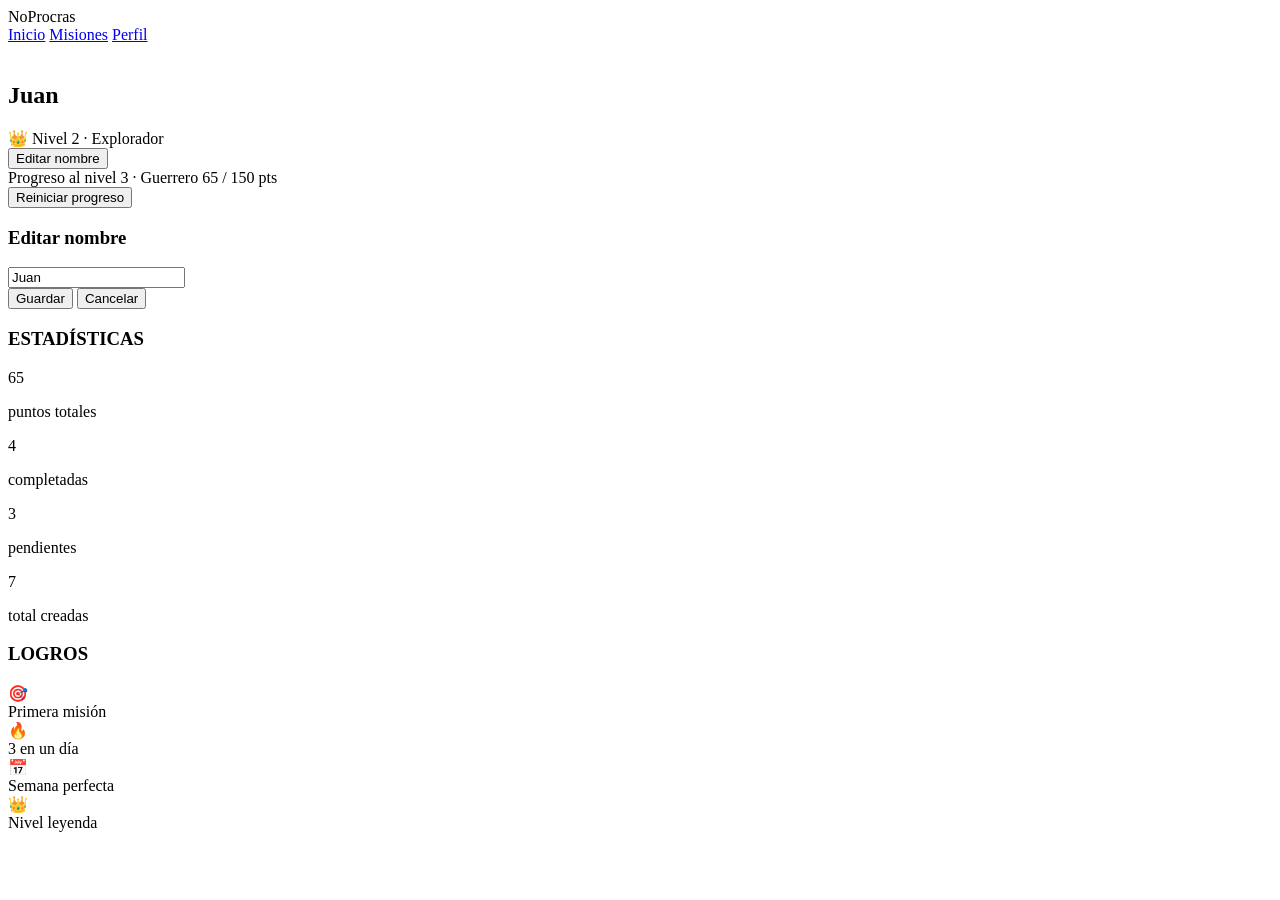
==== pages/perfil.html @ c8cd5dc6 "feat: create user profile section" ====
<!DOCTYPE html>
<html lang="es">
<head>
    <meta charset="UTF-8">
    <meta name="viewport" content="width=device-width, initial-scale=1.0">
    <title>NoProcras - Perfil</title>
    <link rel="stylesheet" href="/assets/css/perfil.css">
    <link rel="stylesheet"
        href="https://cdnjs.cloudflare.com/ajax/libs/font-awesome/6.5.1/css/all.min.css">
</head>
<body>

    <header class="navbar">
        <div class="logo">
            <span class="red">No</span>Procras
        </div>

        <nav>
            <a href="/index.html">Inicio</a>
            <a href="/pages/misiones.html">Misiones</a>
            <a href="#" class="active">Perfil</a>
        </nav>
    </header>

    <main class="container">

        <!-- PERFIL -->
        <section class="profile-card">

            <div class="profile-top">

                <div class="profile-info">
                    <div class="avatar">
                        <i class="fas fa-crossed-swords"></i>
                    </div>

                    <div>
                        <h2>Juan</h2>

                        <div class="badge">
                            👑 Nivel 2 · Explorador
                        </div>
                    </div>
                </div>

                <button class="btn-outline">
                    Editar nombre
                </button>

            </div>

            <div class="progress-section">
                <div class="progress-header">
                    <span>Progreso al nivel 3 · Guerrero</span>
                    <span>65 / 150 pts</span>
                </div>

                <div class="progress-bar">
                    <div class="progress-fill"></div>
                </div>
            </div>

            <button class="reset-btn">
                Reiniciar progreso
            </button>

        </section>

        <!-- EDITAR NOMBRE -->
        <section class="edit-card">

            <h3>Editar nombre</h3>

            <input type="text" value="Juan">

            <div class="buttons">
                <button class="btn-primary">
                    Guardar
                </button>

                <button class="btn-secondary">
                    Cancelar
                </button>
            </div>

        </section>

        <!-- ESTADÍSTICAS -->
        <section class="stats">

            <h3>ESTADÍSTICAS</h3>

            <div class="stats-grid">

                <div class="stat-box">
                    <div class="number yellow">65</div>
                    <p>puntos totales</p>
                </div>

                <div class="stat-box">
                    <div class="number green">4</div>
                    <p>completadas</p>
                </div>

                <div class="stat-box">
                    <div class="number red">3</div>
                    <p>pendientes</p>
                </div>

                <div class="stat-box">
                    <div class="number white">7</div>
                    <p>total creadas</p>
                </div>

            </div>

        </section>

        <!-- LOGROS -->
        <section class="achievements">

            <h3>LOGROS</h3>

            <div class="achievement-grid">

                <div class="achievement unlocked">
                    <div class="icon">🎯</div>
                    <span>Primera misión</span>
                </div>

                <div class="achievement unlocked">
                    <div class="icon">🔥</div>
                    <span>3 en un día</span>
                </div>

                <div class="achievement locked">
                    <div class="icon">📅</div>
                    <span>Semana perfecta</span>
                </div>

                <div class="achievement locked">
                    <div class="icon">👑</div>
                    <span>Nivel leyenda</span>
                </div>

            </div>

        </section>

    </main>

</body>
</html>
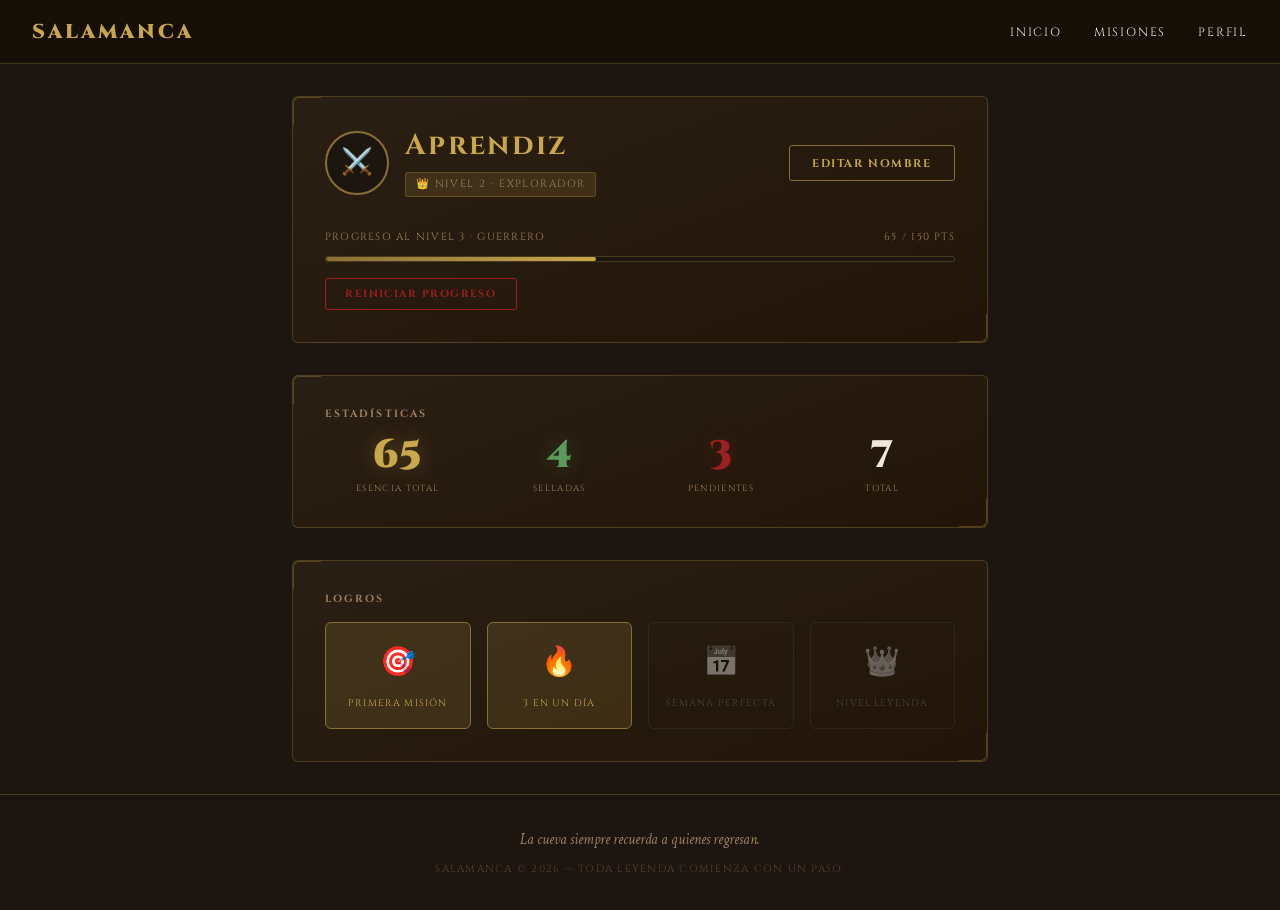
==== commit 0d5ffc20: "feat: add registration system with user name storage" ====
--- a/pages/perfil.html
+++ b/pages/perfil.html
@@ -3,151 +3,136 @@
 <head>
     <meta charset="UTF-8">
     <meta name="viewport" content="width=device-width, initial-scale=1.0">
-    <title>NoProcras - Perfil</title>
-    <link rel="stylesheet" href="/assets/css/perfil.css">
-    <link rel="stylesheet"
-        href="https://cdnjs.cloudflare.com/ajax/libs/font-awesome/6.5.1/css/all.min.css">
+    <title>Perfil | Salamanca</title>
+    <link rel="stylesheet" href="../assets/css/styles.css">
+    <link rel="stylesheet" href="../assets/css/perfil.css">
+    <link href="https://fonts.googleapis.com/css2?family=Cinzel:wght@400;700;900&family=Crimson+Text:ital,wght@0,400;0,600;1,400&display=swap" rel="stylesheet">
 </head>
 <body>
 
-    <header class="navbar">
-        <div class="logo">
-            <span class="red">No</span>Procras
-        </div>
+    <a class="skip-link" href="#main-content">Saltar al contenido</a>
 
-        <nav>
-            <a href="/index.html">Inicio</a>
-            <a href="/pages/misiones.html">Misiones</a>
-            <a href="#" class="active">Perfil</a>
+    <header>
+        <nav class="nav-principal" aria-label="Navegación principal">
+            <a class="nav-logo" href="../index.html">Salamanca</a>
+            <ul class="nav-links">
+                <li><a href="../index.html">Inicio</a></li>
+                <li><a href="misiones.html">Misiones</a></li>
+                <li><a href="perfil.html" aria-current="page">Perfil</a></li>
+            </ul>
         </nav>
     </header>
 
-    <main class="container">
+    <main id="main-content">
 
-        <!-- PERFIL -->
-        <section class="profile-card">
+        <div class="container">
 
-            <div class="profile-top">
+            <!-- PERFIL -->
+            <section class="profile-card">
 
-                <div class="profile-info">
-                    <div class="avatar">
-                        <i class="fas fa-crossed-swords"></i>
+                <div class="profile-top">
+
+                    <div class="profile-info">
+                        <div class="avatar">⚔️</div>
+                        <div>
+                                <h2 id="profile-name">Aprendiz</h2>
+                                <div class="badge">👑 Nivel 2 · Explorador</div>
+                            </div>
                     </div>
 
-                    <div>
-                        <h2>Juan</h2>
+                    <button class="btn-outline">Editar nombre</button>
 
-                        <div class="badge">
-                            👑 Nivel 2 · Explorador
-                        </div>
+                </div>
+
+                <div class="progress-section">
+                    <div class="progress-header">
+                        <span>Progreso al nivel 3 · Guerrero</span>
+                        <span>65 / 150 pts</span>
+                    </div>
+                    <div class="progress-bar">
+                        <div class="progress-fill"></div>
                     </div>
                 </div>
 
-                <button class="btn-outline">
-                    Editar nombre
-                </button>
+                <button class="reset-btn">Reiniciar progreso</button>
 
-            </div>
+            </section>
 
-            <div class="progress-section">
-                <div class="progress-header">
-                    <span>Progreso al nivel 3 · Guerrero</span>
-                    <span>65 / 150 pts</span>
+            <!-- EDITAR NOMBRE -->
+                <section class="edit-card" style="display:none;">
+
+                <h3>Editar nombre</h3>
+                <input id="edit-input" type="text" value="">
+                <div class="buttons">
+                    <button class="btn-primary">Guardar</button>
+                    <button class="btn-secondary">Cancelar</button>
                 </div>
 
-                <div class="progress-bar">
-                    <div class="progress-fill"></div>
-                </div>
-            </div>
+            </section>
 
-            <button class="reset-btn">
-                Reiniciar progreso
-            </button>
+            <!-- ESTADÍSTICAS -->
+            <section class="stats">
 
-        </section>
+                <h3>Estadísticas</h3>
 
-        <!-- EDITAR NOMBRE -->
-        <section class="edit-card">
-
-            <h3>Editar nombre</h3>
-
-            <input type="text" value="Juan">
-
-            <div class="buttons">
-                <button class="btn-primary">
-                    Guardar
-                </button>
-
-                <button class="btn-secondary">
-                    Cancelar
-                </button>
-            </div>
-
-        </section>
-
-        <!-- ESTADÍSTICAS -->
-        <section class="stats">
-
-            <h3>ESTADÍSTICAS</h3>
-
-            <div class="stats-grid">
-
-                <div class="stat-box">
-                    <div class="number yellow">65</div>
-                    <p>puntos totales</p>
+                <div class="stats-grid">
+                    <div class="stat-box">
+                        <div class="number yellow">65</div>
+                        <p>Esencia total</p>
+                    </div>
+                    <div class="stat-box">
+                        <div class="number green">4</div>
+                        <p>Selladas</p>
+                    </div>
+                    <div class="stat-box">
+                        <div class="number red">3</div>
+                        <p>Pendientes</p>
+                    </div>
+                    <div class="stat-box">
+                        <div class="number white">7</div>
+                        <p>Total</p>
+                    </div>
                 </div>
 
-                <div class="stat-box">
-                    <div class="number green">4</div>
-                    <p>completadas</p>
+            </section>
+
+            <!-- LOGROS -->
+            <section class="achievements">
+
+                <h3>Logros</h3>
+
+                <div class="achievement-grid">
+                    <div class="achievement unlocked">
+                        <div class="icon">🎯</div>
+                        <span>Primera misión</span>
+                    </div>
+                    <div class="achievement unlocked">
+                        <div class="icon">🔥</div>
+                        <span>3 en un día</span>
+                    </div>
+                    <div class="achievement locked">
+                        <div class="icon">📅</div>
+                        <span>Semana perfecta</span>
+                    </div>
+                    <div class="achievement locked">
+                        <div class="icon">👑</div>
+                        <span>Nivel leyenda</span>
+                    </div>
                 </div>
 
-                <div class="stat-box">
-                    <div class="number red">3</div>
-                    <p>pendientes</p>
-                </div>
+            </section>
 
-                <div class="stat-box">
-                    <div class="number white">7</div>
-                    <p>total creadas</p>
-                </div>
-
-            </div>
-
-        </section>
-
-        <!-- LOGROS -->
-        <section class="achievements">
-
-            <h3>LOGROS</h3>
-
-            <div class="achievement-grid">
-
-                <div class="achievement unlocked">
-                    <div class="icon">🎯</div>
-                    <span>Primera misión</span>
-                </div>
-
-                <div class="achievement unlocked">
-                    <div class="icon">🔥</div>
-                    <span>3 en un día</span>
-                </div>
-
-                <div class="achievement locked">
-                    <div class="icon">📅</div>
-                    <span>Semana perfecta</span>
-                </div>
-
-                <div class="achievement locked">
-                    <div class="icon">👑</div>
-                    <span>Nivel leyenda</span>
-                </div>
-
-            </div>
-
-        </section>
+        </div>
 
     </main>
 
+    <footer>
+        <p>La cueva siempre recuerda a quienes regresan.</p>
+        <p>Salamanca © 2026 — Toda leyenda comienza con un paso.</p>
+    </footer>
+</footer>
+
+    <script type="module" src="../assets/js/perfil.js"></script>
+
 </body>
-</html>+</html>
--- a/assets/css/styles.css
+++ b/assets/css/styles.css
@@ -0,0 +1,280 @@
+/* ═══════════════════════════════════════════
+   SALAMANCA — styles.css
+   Global styles: variables, reset, typography,
+   navigation, layout base, utilities.
+   All pages import this file.
+   ═══════════════════════════════════════════ */
+
+@import url('https://fonts.googleapis.com/css2?family=Cinzel:wght@400;700;900&family=Crimson+Text:ital,wght@0,400;0,600;1,400&display=swap');
+
+/* ─── Variables ─────────────────────────────────────────────────── */
+
+:root {
+  --bg-primary:    #1c1510;
+  --bg-secondary:  #231a12;
+  --bg-card:       #2a1f14;
+  --bg-nav:        #160f08;
+
+  --dorado:        #c9a84c;
+  --dorado-claro:  #e2c06a;
+  --dorado-suave:  #8a6f35;
+  --dorado-opaco:  rgba(201, 168, 76, 0.15);
+  --dorado-borde:  rgba(201, 168, 76, 0.3);
+
+  --tierra:        #7a4a1e;
+  --rojo-ritual:   #9b2020;
+
+  --texto:         #f0e8d8;
+  --texto-suave:   #a08060;
+  --texto-muted:   #5a4030;
+
+  --border:        #3a2a1a;
+  --border-dorado: rgba(201, 168, 76, 0.25);
+
+  --font-titulo:   'Cinzel', serif;
+  --font-cuerpo:   'Crimson Text', serif;
+
+  --gap-xs:  0.35rem;
+  --gap-sm:  0.6rem;
+  --gap-md:  1rem;
+  --gap-lg:  2rem;
+  --gap-xl:  3.5rem;
+
+  --radius-sm: 3px;
+  --radius-md: 6px;
+
+  --transition: 0.25s ease;
+  --nav-height: 64px;
+}
+
+/* ─── Reset ─────────────────────────────────────────────────────── */
+
+*, *::before, *::after {
+  box-sizing: border-box;
+  margin: 0;
+  padding: 0;
+}
+
+html { scroll-behavior: smooth; }
+
+body {
+  background-color: var(--bg-primary);
+  color: var(--texto);
+  font-family: var(--font-cuerpo);
+  font-size: 1.05rem;
+  line-height: 1.65;
+  min-height: 100vh;
+}
+
+img   { display: block; max-width: 100%; }
+a     { color: inherit; text-decoration: none; }
+ul,ol { list-style: none; }
+button { cursor: pointer; font-family: inherit; border: none; background: none; }
+
+.sr-only {
+  position: absolute;
+  width: 1px;
+  height: 1px;
+  padding: 0;
+  margin: -1px;
+  overflow: hidden;
+  clip: rect(0, 0, 0, 0);
+  white-space: nowrap;
+  border: 0;
+}
+
+.skip-link {
+  position: absolute;
+  top: 0;
+  left: 0;
+  transform: translateY(-120%);
+  background: var(--dorado);
+  color: var(--bg-primary);
+  padding: 0.75rem 1rem;
+  z-index: 200;
+  transition: transform var(--transition);
+}
+
+.skip-link:focus-visible {
+  transform: translateY(0);
+  outline: 3px solid var(--bg-primary);
+}
+
+:focus-visible {
+  outline: 3px solid var(--dorado);
+  outline-offset: 3px;
+}
+
+button:focus-visible,
+a:focus-visible,
+input:focus-visible,
+textarea:focus-visible {
+  outline: 3px solid var(--dorado);
+  outline-offset: 3px;
+}
+
+/* ─── Typography ────────────────────────────────────────────────── */
+
+h1, h2, h3, h4 {
+  font-family: var(--font-titulo);
+  font-weight: 700;
+  line-height: 1.2;
+  color: var(--texto);
+}
+
+h1 { font-size: clamp(2rem,   5vw, 3.5rem); }
+h2 { font-size: clamp(1.4rem, 3vw, 2rem);   }
+h3 { font-size: clamp(1.1rem, 2vw, 1.4rem); }
+
+/* ─── Navigation ────────────────────────────────────────────────── */
+
+.nav-principal {
+  position: fixed;
+  top: 0; left: 0; right: 0;
+  z-index: 100;
+  height: var(--nav-height);
+  background-color: var(--bg-nav);
+  border-bottom: 1px solid var(--border-dorado);
+  display: flex;
+  align-items: center;
+  justify-content: space-between;
+  padding: 0 var(--gap-lg);
+}
+
+.nav-logo {
+  font-family: var(--font-titulo);
+  font-size: 1.25rem;
+  font-weight: 900;
+  color: var(--dorado);
+  letter-spacing: 0.15em;
+  text-transform: uppercase;
+  transition: color var(--transition), text-shadow var(--transition);
+}
+
+.nav-logo:hover {
+  color: var(--dorado-claro);
+  text-shadow: 0 0 20px rgba(201, 168, 76, 0.5);
+}
+
+.nav-links {
+  display: flex;
+  gap: var(--gap-lg);
+  align-items: center;
+}
+
+.nav-links a {
+  font-family: var(--font-titulo);
+  font-size: 0.75rem;
+  font-weight: 400;
+  letter-spacing: 0.15em;
+  text-transform: uppercase;
+  color: var(--texto);
+  transition: color var(--transition);
+  position: relative;
+  padding-bottom: 4px;
+}
+
+.nav-links a::after {
+  content: '';
+  position: absolute;
+  bottom: 0; left: 0;
+  width: 0; height: 1px;
+  background: linear-gradient(to right, transparent, var(--dorado), transparent);
+  transition: width var(--transition);
+}
+
+.nav-links a:hover {
+  color: var(--dorado-claro);
+}
+
+.nav-links a:hover::after {
+  width: 100%;
+}
+
+/* ─── Page offset for fixed nav ─────────────────────────────────── */
+
+main {
+  padding-top: var(--nav-height);
+}
+
+/* ─── Buttons ───────────────────────────────────────────────────── */
+
+.btn {
+  display: inline-flex;
+  align-items: center;
+  justify-content: center;
+  font-family: var(--font-titulo);
+  font-size: 0.75rem;
+  font-weight: 700;
+  letter-spacing: 0.14em;
+  text-transform: uppercase;
+  padding: 0.75rem 2rem;
+  border-radius: var(--radius-sm);
+  transition: background-color var(--transition), color var(--transition),
+              border-color var(--transition), box-shadow var(--transition);
+  background: linear-gradient(135deg, var(--dorado-suave), var(--dorado));
+  color: #1c1510;
+  border: 1px solid var(--dorado);
+}
+
+.btn:hover {
+  background: linear-gradient(135deg, var(--dorado), var(--dorado-claro));
+  box-shadow: 0 0 24px rgba(201, 168, 76, 0.4);
+}
+
+/* ─── Footer ────────────────────────────────────────────────────── */
+
+footer {
+  border-top: 1px solid var(--border-dorado);
+  padding: var(--gap-lg);
+  text-align: center;
+  display: flex;
+  flex-direction: column;
+  gap: var(--gap-sm);
+}
+
+footer p:first-child {
+  font-family: var(--font-cuerpo);
+  font-style: italic;
+  color: var(--texto-suave);
+  font-size: 0.95rem;
+}
+
+footer p:last-child {
+  font-family: var(--font-titulo);
+  font-size: 0.65rem;
+  letter-spacing: 0.12em;
+  text-transform: uppercase;
+  color: var(--texto-muted);
+}
+
+/* ─── Responsive — Navigation ───────────────────────────────────── */
+
+@media (max-width: 768px) {
+  .nav-principal {
+    padding: 0 var(--gap-md);
+  }
+
+  .nav-links {
+    position: fixed;
+    top: var(--nav-height);
+    left: 0; right: 0;
+    background-color: var(--bg-nav);
+    border-bottom: 1px solid var(--border-dorado);
+    flex-direction: column;
+    gap: 0;
+    padding: var(--gap-sm) 0;
+    transform: translateY(-110%);
+    transition: transform var(--transition);
+    z-index: 99;
+  }
+
+  .nav-links a {
+    padding: 0.9rem var(--gap-lg);
+    width: 100%;
+    display: block;
+    font-size: 0.8rem;
+  }
+
+  .nav-links a::after { display: none; }
+}
--- a/assets/css/perfil.css
+++ b/assets/css/perfil.css
@@ -0,0 +1,381 @@
+/* ═══════════════════════════════════════════
+   SALAMANCA — perfil.css
+   Styles specific to perfil.html.
+   Requires styles.css to be loaded first.
+   ═══════════════════════════════════════════ */
+
+/* ─── Profile card ──────────────────────────────────────────────── */
+
+.container {
+  max-width: 760px;
+  margin: 0 auto;
+  padding: var(--gap-lg);
+  display: flex;
+  flex-direction: column;
+  gap: var(--gap-lg);
+}
+
+.profile-card,
+.edit-card,
+.stats,
+.achievements {
+  background: linear-gradient(160deg, var(--bg-card) 0%, #221508 100%);
+  border: 1px solid var(--border-dorado);
+  border-radius: var(--radius-md);
+  padding: var(--gap-lg);
+  position: relative;
+  overflow: hidden;
+}
+
+.profile-card::before,
+.edit-card::before,
+.stats::before,
+.achievements::before {
+  content: '';
+  position: absolute;
+  top: 0; left: 0;
+  width: 28px; height: 28px;
+  border-top: 1px solid var(--dorado-suave);
+  border-left: 1px solid var(--dorado-suave);
+  border-radius: var(--radius-md) 0 0 0;
+  opacity: 0.5;
+}
+
+.profile-card::after,
+.edit-card::after,
+.stats::after,
+.achievements::after {
+  content: '';
+  position: absolute;
+  bottom: 0; right: 0;
+  width: 28px; height: 28px;
+  border-bottom: 1px solid var(--dorado-suave);
+  border-right: 1px solid var(--dorado-suave);
+  border-radius: 0 0 var(--radius-md) 0;
+  opacity: 0.5;
+}
+
+/* ─── Profile top ───────────────────────────────────────────────── */
+
+.profile-top {
+  display: flex;
+  align-items: center;
+  justify-content: space-between;
+  margin-bottom: var(--gap-lg);
+  flex-wrap: wrap;
+  gap: var(--gap-md);
+}
+
+.profile-info {
+  display: flex;
+  align-items: center;
+  gap: var(--gap-md);
+}
+
+.avatar {
+  width: 64px;
+  height: 64px;
+  border-radius: 50%;
+  border: 2px solid var(--dorado-suave);
+  background: var(--bg-primary);
+  display: flex;
+  align-items: center;
+  justify-content: center;
+  font-size: 1.6rem;
+  color: var(--dorado);
+  flex-shrink: 0;
+}
+
+.profile-info h2 {
+  font-family: var(--font-titulo);
+  font-size: clamp(1.2rem, 3vw, 1.8rem);
+  color: var(--dorado);
+  letter-spacing: 0.08em;
+  margin-bottom: var(--gap-xs);
+}
+
+.badge {
+  font-family: var(--font-titulo);
+  font-size: 0.65rem;
+  letter-spacing: 0.14em;
+  text-transform: uppercase;
+  color: var(--texto-suave);
+  background: var(--dorado-opaco);
+  border: 1px solid var(--border-dorado);
+  border-radius: var(--radius-sm);
+  padding: 0.2rem 0.6rem;
+  display: inline-block;
+}
+
+/* ─── Buttons ───────────────────────────────────────────────────── */
+
+.btn-outline {
+  font-family: var(--font-titulo);
+  font-size: 0.7rem;
+  font-weight: 700;
+  letter-spacing: 0.14em;
+  text-transform: uppercase;
+  padding: 0.6rem 1.4rem;
+  border-radius: var(--radius-sm);
+  border: 1px solid var(--dorado-suave);
+  color: var(--dorado);
+  background: transparent;
+  cursor: pointer;
+  transition: border-color var(--transition), background var(--transition), box-shadow var(--transition);
+}
+
+.btn-outline:hover {
+  border-color: var(--dorado);
+  background: var(--dorado-opaco);
+  box-shadow: 0 0 16px rgba(201, 168, 76, 0.2);
+}
+
+.btn-primary {
+  font-family: var(--font-titulo);
+  font-size: 0.7rem;
+  font-weight: 700;
+  letter-spacing: 0.14em;
+  text-transform: uppercase;
+  padding: 0.6rem 1.4rem;
+  border-radius: var(--radius-sm);
+  background: linear-gradient(135deg, var(--dorado-suave), var(--dorado));
+  color: #1c1510;
+  border: 1px solid var(--dorado);
+  cursor: pointer;
+  transition: background var(--transition), box-shadow var(--transition);
+}
+
+.btn-primary:hover {
+  background: linear-gradient(135deg, var(--dorado), var(--dorado-claro));
+  box-shadow: 0 0 24px rgba(201, 168, 76, 0.4);
+}
+
+.btn-secondary {
+  font-family: var(--font-titulo);
+  font-size: 0.7rem;
+  font-weight: 700;
+  letter-spacing: 0.14em;
+  text-transform: uppercase;
+  padding: 0.6rem 1.4rem;
+  border-radius: var(--radius-sm);
+  border: 1px solid var(--border);
+  color: var(--texto-suave);
+  background: transparent;
+  cursor: pointer;
+  transition: border-color var(--transition), color var(--transition);
+}
+
+.btn-secondary:hover {
+  border-color: var(--dorado-suave);
+  color: var(--texto);
+}
+
+.reset-btn {
+  margin-top: var(--gap-md);
+  font-family: var(--font-titulo);
+  font-size: 0.65rem;
+  font-weight: 700;
+  letter-spacing: 0.14em;
+  text-transform: uppercase;
+  padding: 0.5rem 1.2rem;
+  border-radius: var(--radius-sm);
+  border: 1px solid var(--rojo-ritual);
+  color: var(--rojo-ritual);
+  background: transparent;
+  cursor: pointer;
+  transition: background var(--transition), color var(--transition);
+}
+
+.reset-btn:hover {
+  background: rgba(155, 32, 32, 0.15);
+  color: #c05050;
+}
+
+/* ─── Progress ──────────────────────────────────────────────────── */
+
+.progress-section {
+  display: flex;
+  flex-direction: column;
+  gap: var(--gap-sm);
+}
+
+.progress-header {
+  display: flex;
+  justify-content: space-between;
+  font-family: var(--font-titulo);
+  font-size: 0.65rem;
+  letter-spacing: 0.12em;
+  text-transform: uppercase;
+  color: var(--texto-suave);
+}
+
+.progress-bar {
+  width: 100%;
+  height: 6px;
+  background: var(--bg-primary);
+  border-radius: 99px;
+  border: 1px solid var(--border-dorado);
+  overflow: hidden;
+}
+
+.progress-fill {
+  width: 43%;
+  height: 100%;
+  background: linear-gradient(to right, var(--dorado-suave), var(--dorado));
+  border-radius: 99px;
+}
+
+/* ─── Edit card ─────────────────────────────────────────────────── */
+
+.edit-card {
+  display: flex;
+  flex-direction: column;
+  gap: var(--gap-md);
+}
+
+.edit-card h3 {
+  font-family: var(--font-titulo);
+  font-size: 0.7rem;
+  letter-spacing: 0.18em;
+  text-transform: uppercase;
+  color: var(--texto-suave);
+}
+
+.edit-card input {
+  background-color: rgba(42, 31, 20, 0.9);
+  border: 1px solid var(--border-dorado);
+  border-radius: var(--radius-sm);
+  color: var(--texto);
+  font-family: var(--font-cuerpo);
+  font-size: 1.1rem;
+  padding: 0.8rem 1.2rem;
+  outline: none;
+  width: 100%;
+  transition: border-color var(--transition), box-shadow var(--transition);
+}
+
+.edit-card input:focus {
+  border-color: var(--dorado);
+  box-shadow: 0 0 0 3px rgba(201, 168, 76, 0.1), 0 0 20px rgba(201, 168, 76, 0.2);
+}
+
+.edit-card .buttons {
+  display: flex;
+  gap: var(--gap-sm);
+}
+
+/* ─── Stats ─────────────────────────────────────────────────────── */
+
+.stats h3,
+.achievements h3 {
+  font-family: var(--font-titulo);
+  font-size: 0.65rem;
+  letter-spacing: 0.2em;
+  text-transform: uppercase;
+  color: var(--texto-suave);
+  margin-bottom: var(--gap-md);
+}
+
+.stats-grid {
+  display: grid;
+  grid-template-columns: repeat(4, 1fr);
+  gap: var(--gap-md);
+}
+
+.stat-box {
+  text-align: center;
+  display: flex;
+  flex-direction: column;
+  align-items: center;
+  gap: var(--gap-xs);
+}
+
+.stat-box .number {
+  font-family: var(--font-titulo);
+  font-size: clamp(1.8rem, 4vw, 2.4rem);
+  font-weight: 900;
+  line-height: 1;
+}
+
+.stat-box .number.yellow { color: var(--dorado); text-shadow: 0 0 20px rgba(201,168,76,0.3); }
+.stat-box .number.green  { color: #5a9a5a; text-shadow: 0 0 20px rgba(90,154,90,0.3); }
+.stat-box .number.red    { color: var(--rojo-ritual); text-shadow: 0 0 20px rgba(155,32,32,0.3); }
+.stat-box .number.white  { color: var(--texto); }
+
+.stat-box p {
+  font-family: var(--font-titulo);
+  font-size: 0.55rem;
+  letter-spacing: 0.15em;
+  text-transform: uppercase;
+  color: var(--texto-suave);
+}
+
+/* ─── Achievements ──────────────────────────────────────────────── */
+
+.achievement-grid {
+  display: grid;
+  grid-template-columns: repeat(4, 1fr);
+  gap: var(--gap-md);
+}
+
+.achievement {
+  display: flex;
+  flex-direction: column;
+  align-items: center;
+  gap: var(--gap-sm);
+  padding: var(--gap-md) var(--gap-sm);
+  border-radius: var(--radius-md);
+  border: 1px solid var(--border-dorado);
+  text-align: center;
+  transition: border-color var(--transition), box-shadow var(--transition);
+}
+
+.achievement.unlocked {
+  background: var(--dorado-opaco);
+  border-color: var(--dorado-suave);
+}
+
+.achievement.unlocked:hover {
+  border-color: var(--dorado);
+  box-shadow: 0 0 20px rgba(201, 168, 76, 0.15);
+}
+
+.achievement.locked {
+  background: transparent;
+  opacity: 0.4;
+  filter: grayscale(1);
+}
+
+.achievement .icon {
+  font-size: 1.8rem;
+}
+
+.achievement span {
+  font-family: var(--font-titulo);
+  font-size: 0.6rem;
+  letter-spacing: 0.12em;
+  text-transform: uppercase;
+  color: var(--texto-suave);
+}
+
+.achievement.unlocked span {
+  color: var(--dorado);
+}
+
+/* ─── Responsive ────────────────────────────────────────────────── */
+
+@media (max-width: 768px) {
+  .container {
+    padding: var(--gap-md);
+  }
+
+  .stats-grid,
+  .achievement-grid {
+    grid-template-columns: repeat(2, 1fr);
+  }
+
+  .profile-top {
+    flex-direction: column;
+    align-items: flex-start;
+  }
+}
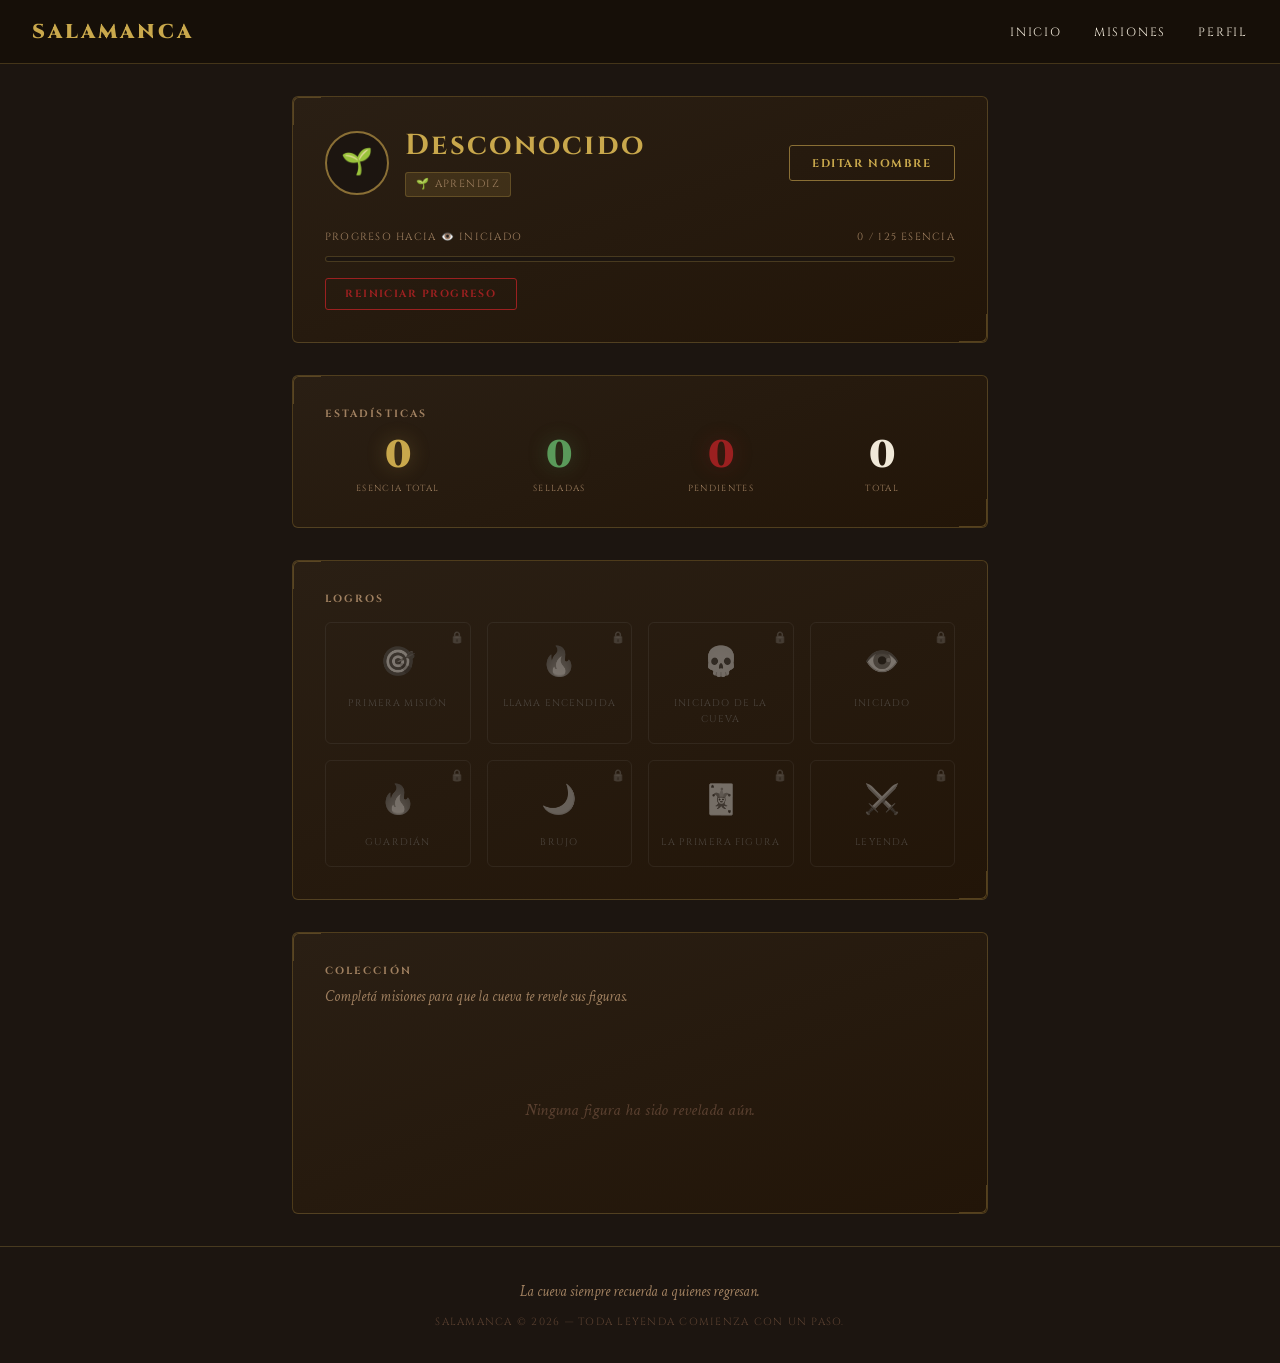
==== commit bca1b414: "fix: prevent duplicate mission cards and show final card after completion" ====
--- a/pages/perfil.html
+++ b/pages/perfil.html
@@ -24,113 +24,94 @@
     </header>
 
     <main id="main-content">
-
         <div class="container">
 
             <!-- PERFIL -->
-            <section class="profile-card">
+            <section class="profile-card" aria-labelledby="profile-heading">
 
                 <div class="profile-top">
-
                     <div class="profile-info">
-                        <div class="avatar">⚔️</div>
+                        <div class="avatar" id="profile-avatar" aria-hidden="true">⚔️</div>
                         <div>
-                                <h2 id="profile-name">Aprendiz</h2>
-                                <div class="badge">👑 Nivel 2 · Explorador</div>
-                            </div>
+                            <h2 id="profile-name">—</h2>
+                            <div class="badge" id="profile-badge" aria-live="polite">🌱 Aprendiz</div>
+                        </div>
                     </div>
-
-                    <button class="btn-outline">Editar nombre</button>
-
+                    <button class="btn-outline" id="edit-btn" type="button">Editar nombre</button>
                 </div>
 
-                <div class="progress-section">
+                <div class="progress-section" aria-label="Progreso al siguiente rango">
                     <div class="progress-header">
-                        <span>Progreso al nivel 3 · Guerrero</span>
-                        <span>65 / 150 pts</span>
+                        <span id="progress-label">Progreso al siguiente rango</span>
+                        <span id="progress-numbers" aria-live="polite">0 / 0 esencia</span>
                     </div>
-                    <div class="progress-bar">
-                        <div class="progress-fill"></div>
+                    <div class="progress-bar" role="progressbar" aria-valuenow="0" aria-valuemin="0" aria-valuemax="100" aria-labelledby="progress-label">
+                        <div class="progress-fill" id="progress-fill"></div>
                     </div>
                 </div>
 
-                <button class="reset-btn">Reiniciar progreso</button>
+                <button class="reset-btn" id="reset-btn" type="button">Reiniciar progreso</button>
 
             </section>
 
             <!-- EDITAR NOMBRE -->
-                <section class="edit-card" style="display:none;">
-
+            <section class="edit-card" id="edit-card" style="display:none;" aria-label="Editar nombre">
                 <h3>Editar nombre</h3>
-                <input id="edit-input" type="text" value="">
+                <label class="sr-only" for="edit-input">Nuevo nombre</label>
+                <input id="edit-input" type="text" value="" maxlength="30" autocomplete="off">
                 <div class="buttons">
-                    <button class="btn-primary">Guardar</button>
-                    <button class="btn-secondary">Cancelar</button>
+                    <button class="btn-primary" id="save-btn" type="button">Guardar</button>
+                    <button class="btn-secondary" id="cancel-btn" type="button">Cancelar</button>
                 </div>
-
             </section>
 
             <!-- ESTADÍSTICAS -->
-            <section class="stats">
-
-                <h3>Estadísticas</h3>
-
+            <section class="stats" aria-labelledby="stats-heading">
+                <h3 id="stats-heading">Estadísticas</h3>
                 <div class="stats-grid">
                     <div class="stat-box">
-                        <div class="number yellow">65</div>
+                        <div class="number yellow" id="stat-esencia" aria-live="polite">0</div>
                         <p>Esencia total</p>
                     </div>
                     <div class="stat-box">
-                        <div class="number green">4</div>
+                        <div class="number green" id="stat-selladas" aria-live="polite">0</div>
                         <p>Selladas</p>
                     </div>
                     <div class="stat-box">
-                        <div class="number red">3</div>
+                        <div class="number red" id="stat-pendientes" aria-live="polite">0</div>
                         <p>Pendientes</p>
                     </div>
                     <div class="stat-box">
-                        <div class="number white">7</div>
+                        <div class="number white" id="stat-total" aria-live="polite">0</div>
                         <p>Total</p>
                     </div>
                 </div>
-
             </section>
 
             <!-- LOGROS -->
-            <section class="achievements">
+            <section class="achievements" aria-labelledby="logros-heading">
+                <h3 id="logros-heading">Logros</h3>
+                <div class="achievement-grid" id="logros-grid">
+                    <!-- Renderizado por perfil.js -->
+                </div>
+            </section>
 
-                <h3>Logros</h3>
-
-                <div class="achievement-grid">
-                    <div class="achievement unlocked">
-                        <div class="icon">🎯</div>
-                        <span>Primera misión</span>
-                    </div>
-                    <div class="achievement unlocked">
-                        <div class="icon">🔥</div>
-                        <span>3 en un día</span>
-                    </div>
-                    <div class="achievement locked">
-                        <div class="icon">📅</div>
-                        <span>Semana perfecta</span>
-                    </div>
-                    <div class="achievement locked">
-                        <div class="icon">👑</div>
-                        <span>Nivel leyenda</span>
-                    </div>
+            <!-- COLECCIÓN DE CARTAS -->
+            <section class="collection" aria-labelledby="coleccion-heading">
+                <h3 id="coleccion-heading">Colección</h3>
+                <p class="collection-subtitle" id="coleccion-subtitulo">Las figuras que la cueva te reveló.</p>
+                <div class="collection-grid" id="coleccion-grid" aria-live="polite">
+                    <!-- Renderizado por perfil.js -->
                 </div>
-
             </section>
 
         </div>
-
     </main>
 
     <footer>
         <p>La cueva siempre recuerda a quienes regresan.</p>
         <p>Salamanca © 2026 — Toda leyenda comienza con un paso.</p>
     </footer>
-</footer>
 
     <script type="module" src="../assets/js/perfil.js"></script>
 
--- a/assets/css/perfil.css
+++ b/assets/css/perfil.css
@@ -18,7 +18,8 @@
 .profile-card,
 .edit-card,
 .stats,
-.achievements {
+.achievements,
+.collection {
   background: linear-gradient(160deg, var(--bg-card) 0%, #221508 100%);
   border: 1px solid var(--border-dorado);
   border-radius: var(--radius-md);
@@ -30,7 +31,8 @@
 .profile-card::before,
 .edit-card::before,
 .stats::before,
-.achievements::before {
+.achievements::before,
+.collection::before {
   content: '';
   position: absolute;
   top: 0; left: 0;
@@ -44,7 +46,8 @@
 .profile-card::after,
 .edit-card::after,
 .stats::after,
-.achievements::after {
+.achievements::after,
+.collection::after {
   content: '';
   position: absolute;
   bottom: 0; right: 0;
@@ -84,6 +87,12 @@
   font-size: 1.6rem;
   color: var(--dorado);
   flex-shrink: 0;
+  transition: border-color var(--transition), box-shadow var(--transition);
+}
+
+.avatar:hover {
+  border-color: var(--dorado);
+  box-shadow: 0 0 16px rgba(201, 168, 76, 0.3);
 }
 
 .profile-info h2 {
@@ -191,6 +200,15 @@
   color: #c05050;
 }
 
+/* ─── Error inline ──────────────────────────────────────────────── */
+
+.profile-error {
+  font-family: var(--font-cuerpo);
+  font-size: 0.9rem;
+  color: #c05050;
+  margin-top: var(--gap-xs);
+}
+
 /* ─── Progress ──────────────────────────────────────────────────── */
 
 .progress-section {
@@ -207,6 +225,8 @@
   letter-spacing: 0.12em;
   text-transform: uppercase;
   color: var(--texto-suave);
+  flex-wrap: wrap;
+  gap: var(--gap-xs);
 }
 
 .progress-bar {
@@ -219,10 +239,11 @@
 }
 
 .progress-fill {
-  width: 43%;
+  width: 0%;
   height: 100%;
   background: linear-gradient(to right, var(--dorado-suave), var(--dorado));
   border-radius: 99px;
+  transition: width 0.8s cubic-bezier(0.4, 0, 0.2, 1);
 }
 
 /* ─── Edit card ─────────────────────────────────────────────────── */
@@ -262,12 +283,14 @@
 .edit-card .buttons {
   display: flex;
   gap: var(--gap-sm);
+  flex-wrap: wrap;
 }
 
 /* ─── Stats ─────────────────────────────────────────────────────── */
 
 .stats h3,
-.achievements h3 {
+.achievements h3,
+.collection h3 {
   font-family: var(--font-titulo);
   font-size: 0.65rem;
   letter-spacing: 0.2em;
@@ -328,6 +351,7 @@
   border: 1px solid var(--border-dorado);
   text-align: center;
   transition: border-color var(--transition), box-shadow var(--transition);
+  position: relative;
 }
 
 .achievement.unlocked {
@@ -362,6 +386,368 @@
   color: var(--dorado);
 }
 
+.achievement-lock {
+  font-size: 0.7rem;
+  position: absolute;
+  top: 6px;
+  right: 6px;
+  opacity: 0.6;
+}
+
+/* ─── Colección de cartas ───────────────────────────────────────── */
+
+.collection-subtitle {
+  font-family: var(--font-cuerpo);
+  font-style: italic;
+  font-size: 0.95rem;
+  color: var(--texto-suave);
+  margin-bottom: var(--gap-lg);
+  margin-top: calc(-1 * var(--gap-sm));
+}
+
+.collection-grid {
+  display: grid;
+  grid-template-columns: repeat(auto-fill, minmax(200px, 1fr));
+  gap: var(--gap-lg);
+}
+
+.collection-empty {
+  font-family: var(--font-cuerpo);
+  font-style: italic;
+  color: var(--texto-muted);
+  grid-column: 1 / -1;
+  text-align: center;
+  padding: var(--gap-xl) 0;
+}
+
+/* ── La carta como objeto físico ── */
+.collection-card {
+  display: flex;
+  flex-direction: column;
+  align-items: center;
+  gap: 0;
+  border-radius: 10px;
+  background: linear-gradient(175deg, #2a1c0e 0%, #160c04 100%);
+  border: 2px solid var(--dorado-suave);
+  box-shadow:
+    0 4px 16px rgba(0,0,0,0.6),
+    inset 0 1px 0 rgba(201, 168, 76, 0.15);
+  transition:
+    border-color 0.25s ease,
+    box-shadow 0.25s ease,
+    transform 0.25s ease;
+  cursor: default;
+  overflow: hidden;
+  position: relative;
+}
+
+/* Esquinas doradas decorativas */
+.collection-card::before,
+.collection-card::after {
+  content: '';
+  position: absolute;
+  width: 18px;
+  height: 18px;
+  z-index: 2;
+  pointer-events: none;
+}
+.collection-card::before {
+  top: 6px; left: 6px;
+  border-top: 1px solid var(--dorado);
+  border-left: 1px solid var(--dorado);
+  border-radius: 2px 0 0 0;
+  opacity: 0.6;
+}
+.collection-card::after {
+  bottom: 6px; right: 6px;
+  border-bottom: 1px solid var(--dorado);
+  border-right: 1px solid var(--dorado);
+  border-radius: 0 0 2px 0;
+  opacity: 0.6;
+}
+
+.collection-card:hover {
+  border-color: var(--dorado);
+  box-shadow:
+    0 8px 32px rgba(0,0,0,0.7),
+    0 0 24px rgba(201, 168, 76, 0.25),
+    inset 0 1px 0 rgba(201, 168, 76, 0.2);
+  transform: translateY(-6px) scale(1.02);
+}
+
+.collection-card:hover::before,
+.collection-card:hover::after {
+  opacity: 1;
+}
+
+/* ── Imagen: ocupa toda la parte superior ── */
+.collection-card-img-wrap {
+  position: relative;
+  width: 100%;
+  aspect-ratio: 3 / 4;
+  overflow: hidden;
+  background: #0e0804;
+  display: flex;
+  align-items: center;
+  justify-content: center;
+}
+
+/* Degradado sutil en el borde inferior de la imagen */
+.collection-card-img-wrap::after {
+  content: '';
+  position: absolute;
+  bottom: 0; left: 0; right: 0;
+  height: 40%;
+  background: linear-gradient(to top, rgba(22, 12, 4, 0.85) 0%, transparent 100%);
+  pointer-events: none;
+}
+
+.collection-card-img {
+  width: 100%;
+  height: 100%;
+  object-fit: cover;
+  display: block;
+  transition: transform 0.4s ease;
+}
+
+.collection-card:hover .collection-card-img {
+  transform: scale(1.06);
+}
+
+.collection-card-fallback {
+  font-family: var(--font-titulo);
+  font-size: 3rem;
+  font-weight: 900;
+  color: var(--dorado-suave);
+}
+
+/* ── Cantidad (badge encima de la imagen) ── */
+.collection-card-cantidad {
+  position: absolute;
+  top: 8px;
+  right: 8px;
+  background: rgba(14, 8, 4, 0.92);
+  border: 1px solid var(--dorado);
+  color: var(--dorado);
+  font-family: var(--font-titulo);
+  font-size: 0.65rem;
+  font-weight: 700;
+  letter-spacing: 0.06em;
+  padding: 0.2rem 0.45rem;
+  border-radius: var(--radius-sm);
+  z-index: 3;
+  box-shadow: 0 0 8px rgba(201, 168, 76, 0.3);
+}
+
+/* ── Nombre: franja inferior con fondo opaco ── */
+.collection-card-nombre {
+  width: 100%;
+  padding: 0.65rem 0.75rem 0.75rem;
+  font-family: var(--font-titulo);
+  font-size: 0.62rem;
+  letter-spacing: 0.1em;
+  text-transform: uppercase;
+  color: var(--texto-suave);
+  text-align: center;
+  line-height: 1.4;
+  background: linear-gradient(to bottom, #1a0f06 0%, #0e0804 100%);
+  border-top: 1px solid rgba(201, 168, 76, 0.15);
+  transition: color 0.25s ease;
+}
+
+.collection-card:hover .collection-card-nombre {
+  color: var(--dorado-claro);
+}
+
+/* ─── Card drop overlay ─────────────────────────────────────────── */
+
+#card-drop-overlay {
+  position: fixed;
+  inset: 0;
+  z-index: 300;
+  display: flex;
+  align-items: center;
+  justify-content: center;
+  opacity: 0;
+  pointer-events: none;
+  transition: opacity 0.4s ease;
+}
+
+#card-drop-overlay.visible {
+  opacity: 1;
+  pointer-events: auto;
+}
+
+.card-drop-backdrop {
+  position: absolute;
+  inset: 0;
+  background: rgba(10, 6, 3, 0.85);
+  backdrop-filter: blur(4px);
+}
+
+.card-drop-modal {
+  position: relative;
+  z-index: 1;
+  display: flex;
+  flex-direction: column;
+  align-items: center;
+  gap: var(--gap-md);
+  background: linear-gradient(160deg, var(--bg-card) 0%, #1a0f06 100%);
+  border: 1px solid var(--dorado-suave);
+  border-radius: var(--radius-md);
+  padding: var(--gap-xl) var(--gap-lg);
+  max-width: 340px;
+  width: 90%;
+  text-align: center;
+  box-shadow: 0 0 60px rgba(201, 168, 76, 0.25), 0 0 120px rgba(201, 168, 76, 0.1);
+  transform: translateY(20px) scale(0.96);
+  transition: transform 0.4s cubic-bezier(0.34, 1.56, 0.64, 1);
+}
+
+#card-drop-overlay.visible .card-drop-modal {
+  transform: translateY(0) scale(1);
+}
+
+.card-drop-subtitulo {
+  font-family: var(--font-titulo);
+  font-size: 0.6rem;
+  letter-spacing: 0.25em;
+  text-transform: uppercase;
+  color: var(--texto-suave);
+}
+
+.card-drop-titulo {
+  font-family: var(--font-titulo);
+  font-size: clamp(1.1rem, 3vw, 1.5rem);
+  font-weight: 900;
+  color: var(--dorado);
+  letter-spacing: 0.08em;
+  text-shadow: 0 0 30px rgba(201, 168, 76, 0.5);
+}
+
+.card-drop-imagen-wrap {
+  width: 160px;
+  aspect-ratio: 3 / 4;
+  border-radius: var(--radius-md);
+  overflow: hidden;
+  border: 1px solid var(--dorado-suave);
+  box-shadow: 0 0 30px rgba(201, 168, 76, 0.2);
+}
+
+.card-drop-imagen {
+  width: 100%;
+  height: 100%;
+  object-fit: cover;
+}
+
+.card-drop-mensaje {
+  font-family: var(--font-cuerpo);
+  font-style: italic;
+  font-size: 0.9rem;
+  color: var(--texto-suave);
+}
+
+.card-drop-cerrar {
+  font-family: var(--font-titulo);
+  font-size: 0.7rem;
+  font-weight: 700;
+  letter-spacing: 0.14em;
+  text-transform: uppercase;
+  padding: 0.6rem 2rem;
+  border-radius: var(--radius-sm);
+  background: linear-gradient(135deg, var(--dorado-suave), var(--dorado));
+  color: #1c1510;
+  border: 1px solid var(--dorado);
+  cursor: pointer;
+  transition: background var(--transition), box-shadow var(--transition);
+}
+
+.card-drop-cerrar:hover {
+  background: linear-gradient(135deg, var(--dorado), var(--dorado-claro));
+  box-shadow: 0 0 24px rgba(201, 168, 76, 0.4);
+}
+
+/* ─── Misiones card — mejoras visuales ──────────────────────────── */
+
+.card-mision-icono {
+  font-size: 1.6rem;
+  margin-bottom: var(--gap-xs);
+}
+
+.card-mision-desc {
+  font-family: var(--font-cuerpo);
+  font-style: italic;
+  color: var(--texto-suave);
+  font-size: 0.95rem;
+  margin-bottom: var(--gap-sm);
+}
+
+.card-mision-meta {
+  display: flex;
+  gap: var(--gap-sm);
+  flex-wrap: wrap;
+  margin-bottom: var(--gap-sm);
+}
+
+.meta-tag {
+  font-family: var(--font-titulo);
+  font-size: 0.55rem;
+  letter-spacing: 0.12em;
+  text-transform: uppercase;
+  padding: 0.2rem 0.5rem;
+  border-radius: var(--radius-sm);
+  border: 1px solid var(--border-dorado);
+  color: var(--texto-suave);
+}
+
+.meta-esencia {
+  color: var(--dorado);
+  border-color: rgba(201, 168, 76, 0.4);
+}
+
+.estado-badge {
+  font-family: var(--font-titulo);
+  font-size: 0.55rem;
+  letter-spacing: 0.12em;
+  text-transform: uppercase;
+  padding: 0.2rem 0.5rem;
+  border-radius: var(--radius-sm);
+  display: inline-block;
+  margin-bottom: var(--gap-sm);
+}
+
+.estado-badge.estado-latente {
+  color: var(--texto-muted);
+  border: 1px solid var(--border);
+}
+
+.estado-badge.estado-sellada {
+  color: var(--dorado);
+  border: 1px solid var(--dorado-suave);
+  background: var(--dorado-opaco);
+}
+
+.btn-sellar {
+  width: 100%;
+  background: linear-gradient(135deg, var(--dorado-suave), var(--dorado));
+  color: #1c1510;
+  padding: 0.7rem;
+  border: none;
+  border-radius: var(--radius-sm);
+  font-family: var(--font-titulo);
+  font-size: 0.7rem;
+  font-weight: 700;
+  letter-spacing: 0.12em;
+  text-transform: uppercase;
+  cursor: pointer;
+  transition: background var(--transition), box-shadow var(--transition);
+}
+
+.btn-sellar:hover {
+  background: linear-gradient(135deg, var(--dorado), var(--dorado-claro));
+  box-shadow: 0 0 20px rgba(201, 168, 76, 0.35);
+}
+
 /* ─── Responsive ────────────────────────────────────────────────── */
 
 @media (max-width: 768px) {
@@ -369,13 +755,25 @@
     padding: var(--gap-md);
   }
 
-  .stats-grid,
+  .stats-grid {
+    grid-template-columns: repeat(2, 1fr);
+  }
+
   .achievement-grid {
     grid-template-columns: repeat(2, 1fr);
+  }
+
+  .collection-grid {
+    grid-template-columns: repeat(auto-fill, minmax(150px, 1fr));
+    gap: var(--gap-md);
   }
 
   .profile-top {
     flex-direction: column;
     align-items: flex-start;
   }
-}
+
+  .card-drop-modal {
+    padding: var(--gap-lg) var(--gap-md);
+  }
+}
